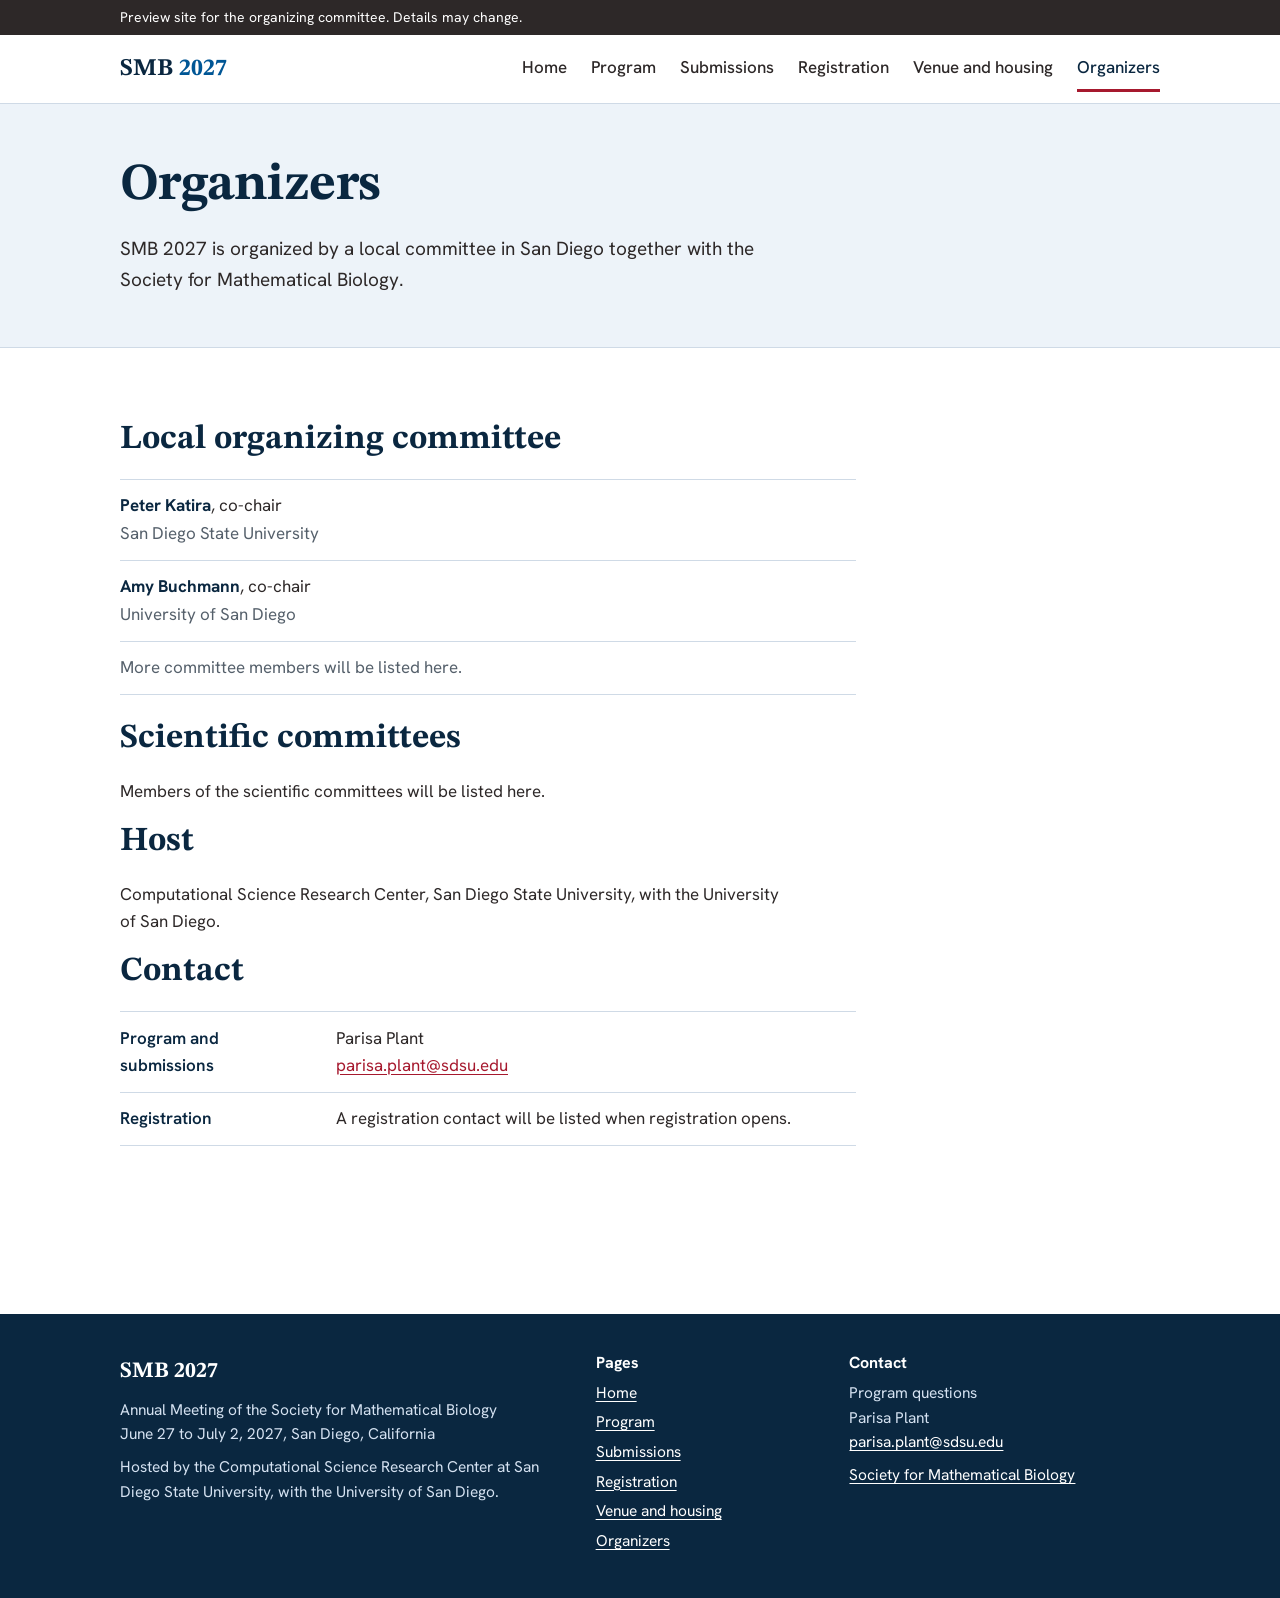
==== organizers.html @ 98a41a36 "Add SMB 2027 conference website Six static pages (home, program, submissions, registration, venue an" ====
<!doctype html>
<html lang="en">
<head>
<meta charset="utf-8">
<meta name="viewport" content="width=device-width, initial-scale=1">
<title>Organizers | SMB 2027</title>
<meta name="description" content="Organizing committee and contact information for the SMB 2027 Annual Meeting.">
<!-- Preview only. Remove the next line at launch so search engines can list the site. -->
<meta name="robots" content="noindex">
<link rel="icon" href="assets/favicon.svg" type="image/svg+xml">
<link rel="preconnect" href="https://fonts.googleapis.com">
<link rel="preconnect" href="https://fonts.gstatic.com" crossorigin>
<link href="https://fonts.googleapis.com/css2?family=Hanken+Grotesk:wght@400;500;600&family=STIX+Two+Text:ital,wght@0,600;0,700;1,500&display=swap" rel="stylesheet">
<link rel="stylesheet" href="assets/style.css">
</head>
<body>
<div id="site-header"></div>
<noscript><p class="wrap"><a href="index.html">Home</a>, <a href="program.html">Program</a>, <a href="submissions.html">Submissions</a>, <a href="registration.html">Registration</a>, <a href="venue.html">Venue and housing</a>, <a href="organizers.html">Organizers</a></p></noscript>
<main id="main">
<div class="page-head"><div class="wrap"><h1>Organizers</h1><p>SMB 2027 is organized by a local committee in San Diego together with the Society for Mathematical Biology.</p></div></div>
<section class="section">
  <div class="wrap">
    <h2>Local organizing committee</h2>
    <ul class="people">
      <li><strong>Peter Katira</strong>, co-chair<br><span>San Diego State University</span></li>
      <li><strong>Amy Buchmann</strong>, co-chair<br><span>University of San Diego</span></li>
      <li><span>More committee members will be listed here.</span></li>
    </ul>

    <h2>Scientific committees</h2>
    <p class="measure">Members of the scientific committees will be listed here.</p>

    <h2>Host</h2>
    <p class="measure">Computational Science Research Center, San Diego State University, with the University of San Diego.</p>

    <h2>Contact</h2>
    <dl class="rows">
      <div><dt>Program and submissions</dt><dd>Parisa Plant<br><a href="mailto:parisa.plant@sdsu.edu">parisa.plant@sdsu.edu</a></dd></div>
      <div><dt>Registration</dt><dd>A registration contact will be listed when registration opens.</dd></div>
    </dl>
  </div>
</section>
</main>
<div id="site-footer"></div>
<script src="assets/site.js"></script>
</body>
</html>
---- assets/style.css ----
/* SMB 2027 site styles.
   Colors: blue from the SMB logo, red and charcoal from the SDSU palette. */

:root {
  --navy: #0a2740;
  --blue: #005695;
  --blue-mid: #216ba5;
  --sky: #a4b7d7;
  --mist: #edf3f9;
  --line: #cfdae6;
  --red: #a6192e;
  --red-bright: #d41736;
  --charcoal: #2d2828;
  --muted: #55606b;
  --teal: #0f6e6b;
  --gold: #a66a12;
  --paper: #ffffff;

  --display: "STIX Two Text", "Iowan Old Style", "Palatino Linotype", Georgia, serif;
  --body: "Hanken Grotesk", "Helvetica Neue", Arial, sans-serif;

  --wrap: 70rem;
  --gutter: clamp(1.25rem, 4vw, 2.5rem);
}

*, *::before, *::after { box-sizing: border-box; }

html { -webkit-text-size-adjust: 100%; }

body {
  margin: 0;
  font-family: var(--body);
  font-size: 1.0625rem;
  line-height: 1.6;
  color: var(--charcoal);
  background: var(--paper);
}

img, canvas, iframe { max-width: 100%; }

a { color: var(--red); text-underline-offset: 0.18em; }
a:hover { color: var(--red-bright); }

:focus-visible {
  outline: 3px solid var(--blue-mid);
  outline-offset: 2px;
}

h1, h2, h3 {
  font-family: var(--display);
  color: var(--navy);
  line-height: 1.15;
  margin: 0 0 0.5em;
  font-weight: 700;
}
h1 { font-size: clamp(2.25rem, 5vw, 3.25rem); letter-spacing: -0.01em; }
h2 { font-size: clamp(1.6rem, 3vw, 2.1rem); }
h3 { font-size: 1.3rem; }

p { margin: 0 0 1em; }
ul, ol { margin: 0 0 1em; padding-left: 1.25em; }
li { margin-bottom: 0.35em; }

.wrap {
  width: 100%;
  max-width: var(--wrap);
  margin-inline: auto;
  padding-inline: var(--gutter);
}

.measure { max-width: 42rem; }

.skip {
  position: absolute;
  left: -999px;
  top: 0;
  background: var(--paper);
  padding: 0.5rem 1rem;
  z-index: 20;
}
.skip:focus { left: 0.5rem; top: 0.5rem; }

/* ---------- Preview strip ---------- */

.preview-strip {
  background: var(--charcoal);
  color: #fff;
  font-size: 0.875rem;
  padding: 0.4rem 0;
}
.preview-strip .wrap { display: flex; gap: 0.5rem; }

/* ---------- Header ---------- */

.site-header {
  border-bottom: 1px solid var(--line);
  background: var(--paper);
}
.site-header .wrap {
  display: flex;
  align-items: center;
  justify-content: space-between;
  gap: 1.5rem;
  min-height: 4.25rem;
}
.brand {
  font-family: var(--display);
  font-weight: 700;
  font-size: 1.5rem;
  color: var(--navy);
  text-decoration: none;
  white-space: nowrap;
}
.brand span { color: var(--blue); }
.brand:hover { color: var(--navy); }

.nav-list {
  display: flex;
  flex-wrap: wrap;
  gap: 0.25rem 1.5rem;
  list-style: none;
  margin: 0;
  padding: 0;
}
.nav-list li { margin: 0; }
.nav-list a {
  display: block;
  padding: 0.5rem 0;
  color: var(--charcoal);
  text-decoration: none;
  font-weight: 500;
  border-bottom: 3px solid transparent;
}
.nav-list a:hover { color: var(--blue); }
.nav-list a[aria-current="page"] {
  color: var(--navy);
  border-bottom-color: var(--red);
}

.nav-toggle {
  display: none;
  font: inherit;
  font-weight: 600;
  background: none;
  border: 1px solid var(--line);
  border-radius: 3px;
  padding: 0.4rem 0.8rem;
  color: var(--navy);
  cursor: pointer;
}

@media (max-width: 56rem) {
  .nav-toggle { display: block; }
  .site-header .wrap { flex-wrap: wrap; padding-block: 0.6rem; }
  .site-nav { flex-basis: 100%; display: none; }
  .site-nav.open { display: block; }
  .nav-list { flex-direction: column; gap: 0; padding-bottom: 0.5rem; }
  .nav-list a { border-bottom: 0; border-left: 3px solid transparent; padding: 0.55rem 0.75rem; }
  .nav-list a[aria-current="page"] { border-left-color: var(--red); }
}

/* ---------- Buttons ---------- */

.btn {
  display: inline-block;
  font: inherit;
  font-weight: 600;
  line-height: 1.2;
  padding: 0.8rem 1.25rem;
  border-radius: 3px;
  border: 2px solid var(--red);
  background: var(--red);
  color: #fff;
  text-decoration: none;
  cursor: pointer;
}
.btn:hover { background: var(--red-bright); border-color: var(--red-bright); color: #fff; }
.btn-outline { background: transparent; color: var(--red); }
.btn-outline:hover { background: var(--red); color: #fff; }
.btn-light { background: transparent; border-color: rgba(255, 255, 255, 0.7); color: #fff; }
.btn-light:hover { background: #fff; border-color: #fff; color: var(--navy); }

/* ---------- Hero ---------- */

.hero {
  position: relative;
  background: var(--navy);
  color: #fff;
  overflow: hidden;
  isolation: isolate;
}
#turing {
  position: absolute;
  inset: 0;
  width: 100%;
  height: 100%;
  max-width: none;
  object-fit: cover;
  z-index: -2;
}
.hero-shade {
  position: absolute;
  inset: 0;
  z-index: -1;
  background: linear-gradient(90deg, rgba(10, 39, 64, 0.96) 0%, rgba(10, 39, 64, 0.88) 38%, rgba(10, 39, 64, 0.25) 72%, rgba(10, 39, 64, 0) 100%);
}
.hero-inner {
  padding-block: clamp(3.5rem, 10vh, 7rem) clamp(2.5rem, 7vh, 4.5rem);
}
.hero-org {
  font-size: 1.125rem;
  font-weight: 500;
  color: #d5e2f1;
  margin: 0 0 0.25rem;
}
.hero h1 {
  color: #fff;
  font-size: clamp(4.25rem, 15vw, 10.5rem);
  line-height: 0.92;
  letter-spacing: -0.03em;
  margin: 0 0 0.3em;
}
.hero-when {
  font-family: var(--display);
  font-size: clamp(1.5rem, 3.4vw, 2.25rem);
  font-weight: 600;
  margin: 0;
}
.hero-where {
  font-size: 1.25rem;
  color: #d5e2f1;
  margin: 0.15rem 0 1.5rem;
}
.hero-tag {
  font-family: var(--display);
  font-style: italic;
  font-size: 1.25rem;
  max-width: 30rem;
  margin: 0 0 2rem;
}
.hero-actions { display: flex; flex-wrap: wrap; gap: 0.75rem; }

.hero-note {
  display: flex;
  flex-wrap: wrap;
  align-items: center;
  justify-content: flex-end;
  gap: 0.75rem;
  padding-bottom: 1rem;
  font-size: 0.8125rem;
  color: #d5e2f1;
}
.hero-note span {
  background: rgba(10, 39, 64, 0.72);
  padding: 0.2rem 0.5rem;
  border-radius: 2px;
}
.hero-note button {
  font: inherit;
  color: #fff;
  background: rgba(10, 39, 64, 0.72);
  border: 1px solid rgba(255, 255, 255, 0.55);
  border-radius: 2px;
  padding: 0.2rem 0.7rem;
  cursor: pointer;
}
.hero-note button:hover { background: #fff; color: var(--navy); }

@media (max-width: 48rem) {
  .hero-shade {
    background: linear-gradient(180deg, rgba(10, 39, 64, 0.94) 0%, rgba(10, 39, 64, 0.82) 60%, rgba(10, 39, 64, 0.45) 100%);
  }
  .hero-note { justify-content: flex-start; }
}

/* ---------- Sections ---------- */

.section { padding-block: clamp(2.5rem, 6vw, 4.5rem); }
.section-tint { background: var(--mist); }
.section > .wrap > h2 { margin-bottom: 1.25rem; }

.page-head {
  background: var(--mist);
  border-bottom: 1px solid var(--line);
  padding-block: clamp(2rem, 5vw, 3.25rem);
}
.page-head h1 { margin-bottom: 0.35em; }
.page-head p { font-size: 1.1875rem; max-width: 42rem; margin: 0; color: var(--charcoal); }

.status {
  display: inline-block;
  font-size: 0.9375rem;
  font-weight: 600;
  padding: 0.15rem 0.6rem;
  border-radius: 2px;
  background: var(--mist);
  color: var(--blue);
  border: 1px solid var(--line);
}
.status-open { background: #e6f2ee; color: var(--teal); border-color: #b9d8cf; }

.notice {
  border-left: 4px solid var(--blue);
  background: var(--mist);
  padding: 0.9rem 1.1rem;
  margin: 0 0 1.5rem;
  max-width: 46rem;
}
.notice p:last-child { margin-bottom: 0; }

/* ---------- Key dates (a real sequence) ---------- */

.dates {
  list-style: none;
  margin: 0;
  padding: 0;
  display: grid;
  grid-template-columns: repeat(5, 1fr);
  border-top: 2px solid var(--navy);
}
.dates li {
  position: relative;
  margin: 0;
  padding: 1.4rem 1.25rem 0 0;
}
.dates li::before {
  content: "";
  position: absolute;
  top: -8px;
  left: 0;
  width: 14px;
  height: 14px;
  border-radius: 50%;
  background: var(--paper);
  border: 2px solid var(--navy);
}
.dates li.is-past::before { background: var(--navy); }
.dates li.is-next::before { background: var(--red); border-color: var(--red); }
.dates time {
  display: block;
  font-family: var(--display);
  font-weight: 700;
  font-size: 1.375rem;
  color: var(--navy);
  line-height: 1.2;
  margin-bottom: 0.3rem;
}
.dates li.is-next time { color: var(--red); }
.dates li.is-past { color: var(--muted); }
.dates li.is-past time { color: var(--muted); }
.dates p { margin: 0; font-size: 1rem; }

@media (max-width: 56rem) {
  .dates {
    grid-template-columns: 1fr;
    border-top: 0;
    border-left: 2px solid var(--navy);
    margin-left: 7px;
  }
  .dates li { padding: 0 0 1.5rem 1.5rem; }
  .dates li::before { top: 0.35rem; left: -8px; }
  .dates li:last-child { padding-bottom: 0; }
}

/* ---------- Two-column blocks ---------- */

.split {
  display: grid;
  grid-template-columns: minmax(0, 5fr) minmax(0, 6fr);
  gap: clamp(2rem, 5vw, 4.5rem);
  align-items: start;
}
@media (max-width: 52rem) { .split { grid-template-columns: 1fr; } }

.ways { list-style: none; margin: 0; padding: 0; border-top: 1px solid var(--line); }
.ways li {
  margin: 0;
  padding: 1.1rem 0;
  border-bottom: 1px solid var(--line);
  display: grid;
  grid-template-columns: 1fr auto;
  gap: 0.25rem 1.5rem;
  align-items: baseline;
}
.ways h3 { margin: 0; font-size: 1.25rem; }
.ways h3 a { color: var(--navy); }
.ways h3 a:hover { color: var(--red); }
.ways p { margin: 0; grid-column: 1; color: var(--muted); }
.ways .status { grid-column: 2; grid-row: 1; }
@media (max-width: 34rem) {
  .ways li { grid-template-columns: 1fr; }
  .ways .status { grid-column: 1; grid-row: auto; justify-self: start; }
}

.facts { list-style: none; padding: 0; margin: 0 0 1.5rem; }
.facts li { padding-left: 1.1rem; position: relative; }
.facts li::before {
  content: "";
  position: absolute;
  left: 0;
  top: 0.62em;
  width: 6px;
  height: 6px;
  border-radius: 50%;
  background: var(--blue);
}

/* ---------- Tables ---------- */

.table-scroll { overflow-x: auto; margin-bottom: 1.25rem; }
table { border-collapse: collapse; width: 100%; max-width: 44rem; }
caption { text-align: left; font-weight: 600; padding-bottom: 0.5rem; color: var(--navy); }
th, td { text-align: left; padding: 0.7rem 1rem 0.7rem 0; border-bottom: 1px solid var(--line); vertical-align: top; }
thead th { border-bottom: 2px solid var(--navy); font-weight: 600; color: var(--navy); }
td.num, th.num { text-align: right; font-variant-numeric: tabular-nums; padding-right: 0; padding-left: 1rem; }
tbody th { font-weight: 500; }

/* ---------- Definition rows ---------- */

.rows { margin: 0 0 1.5rem; border-top: 1px solid var(--line); max-width: 46rem; }
.rows > div {
  display: grid;
  grid-template-columns: 12rem 1fr;
  gap: 0.25rem 1.5rem;
  padding: 0.8rem 0;
  border-bottom: 1px solid var(--line);
}
.rows dt { font-weight: 600; color: var(--navy); }
.rows dd { margin: 0; }
@media (max-width: 34rem) { .rows > div { grid-template-columns: 1fr; } }

/* ---------- Submissions form ---------- */

.form-frame {
  border: 1px solid var(--line);
  border-radius: 4px;
  overflow: hidden;
  background: #fafdff;
}
.form-frame iframe {
  display: block;
  width: 100%;
  min-height: 34rem;
  border: 0;
}
.form-alt { font-size: 0.9375rem; color: var(--muted); margin-top: 0.75rem; }

/* ---------- Program ---------- */

.program-tools {
  display: grid;
  gap: 1rem;
  padding: 1.25rem 0 1.5rem;
  border-bottom: 2px solid var(--navy);
  margin-bottom: 0.5rem;
}
.tool-row { display: flex; flex-wrap: wrap; gap: 0.5rem; align-items: center; }
.tool-label { font-weight: 600; color: var(--navy); margin-right: 0.25rem; min-width: 3.5rem; }

.chip {
  font: inherit;
  font-size: 0.9375rem;
  line-height: 1.2;
  padding: 0.45rem 0.85rem;
  border-radius: 999px;
  border: 1px solid var(--line);
  background: var(--paper);
  color: var(--charcoal);
  cursor: pointer;
}
.chip:hover { border-color: var(--blue); color: var(--blue); }
.chip[aria-pressed="true"] { background: var(--navy); border-color: var(--navy); color: #fff; }

.search {
  font: inherit;
  padding: 0.5rem 0.75rem;
  border: 1px solid var(--line);
  border-radius: 3px;
  min-width: min(100%, 18rem);
  color: var(--charcoal);
}
.mine-toggle { margin-left: auto; }
.mine-toggle[aria-pressed="true"] { background: var(--red); border-color: var(--red); }
@media (max-width: 40rem) { .mine-toggle { margin-left: 0; } }

.day { padding-top: 2rem; }
.day h2 {
  position: sticky;
  top: 0;
  z-index: 2;
  background: var(--paper);
  padding: 0.6rem 0;
  margin: 0;
  border-bottom: 1px solid var(--line);
  font-size: 1.5rem;
}
.slots { list-style: none; margin: 0; padding: 0; }
.slot {
  display: grid;
  grid-template-columns: 11.5rem minmax(0, 1fr) auto;
  gap: 0.25rem 1.25rem;
  align-items: start;
  margin: 0;
  padding: 0.9rem 0 0.9rem 1rem;
  border-bottom: 1px solid var(--line);
  border-left: 4px solid var(--slot-color, var(--line));
}
.slot-time { font-variant-numeric: tabular-nums; font-weight: 600; color: var(--navy); white-space: nowrap; }
.slot h3 { font-family: var(--body); font-size: 1.0625rem; font-weight: 600; margin: 0; color: var(--charcoal); }
.slot-meta { margin: 0.15rem 0 0; font-size: 0.9375rem; color: var(--muted); }
.slot-meta .tag { color: var(--slot-color, var(--muted)); font-weight: 600; }
.slot-note { margin: 0.15rem 0 0; font-size: 0.9375rem; color: var(--muted); }

.slot.type-plenary { --slot-color: var(--red); }
.slot.type-minisymposium { --slot-color: var(--blue); }
.slot.type-contributed { --slot-color: var(--blue-mid); }
.slot.type-poster { --slot-color: var(--teal); }
.slot.type-workshop { --slot-color: #5b5560; }
.slot.type-social { --slot-color: var(--gold); }
.slot.type-general { --slot-color: var(--charcoal); }
.slot.type-break { --slot-color: var(--line); padding-block: 0.5rem; }
.slot.type-break h3 { font-weight: 400; color: var(--muted); }
.slot.type-break .slot-time { font-weight: 400; color: var(--muted); }

.slot details { margin-top: 0.5rem; }
.slot summary { cursor: pointer; color: var(--red); font-weight: 600; font-size: 0.9375rem; }
.talks { list-style: none; margin: 0.5rem 0 0; padding: 0; }
.talks li { padding: 0.5rem 0; border-top: 1px dashed var(--line); margin: 0; font-size: 0.9375rem; }
.talks .talk-title { font-weight: 600; }
.talks .talk-who { color: var(--muted); }
.talks .talk-abs { margin: 0.35rem 0 0; }

.star {
  width: 2.5rem;
  height: 2.5rem;
  display: grid;
  place-items: center;
  background: none;
  border: 1px solid transparent;
  border-radius: 50%;
  color: var(--muted);
  cursor: pointer;
}
.star:hover { border-color: var(--line); color: var(--red); }
.star svg { width: 1.35rem; height: 1.35rem; fill: none; stroke: currentColor; stroke-width: 1.6; stroke-linejoin: round; }
.star[aria-pressed="true"] { color: var(--red); }
.star[aria-pressed="true"] svg { fill: currentColor; }

.empty { padding: 2rem 0; max-width: 34rem; }
.program-foot { font-size: 0.9375rem; color: var(--muted); padding-top: 1.5rem; }

@media (max-width: 40rem) {
  .slot { grid-template-columns: minmax(0, 1fr) auto; }
  .slot-time { grid-column: 1; }
  .slot-body { grid-column: 1; }
  .slot .star { grid-column: 2; grid-row: 1 / span 2; }
}

/* ---------- People ---------- */

.people { list-style: none; margin: 0 0 1.5rem; padding: 0; border-top: 1px solid var(--line); max-width: 46rem; }
.people li { margin: 0; padding: 0.8rem 0; border-bottom: 1px solid var(--line); }
.people strong { color: var(--navy); }
.people span { color: var(--muted); }

/* ---------- Footer ---------- */

.site-footer {
  background: var(--navy);
  color: #d5e2f1;
  padding-block: 2.5rem;
  margin-top: clamp(2.5rem, 6vw, 4.5rem);
  font-size: 0.9688rem;
}
.site-footer .wrap {
  display: grid;
  grid-template-columns: 2fr 1fr 1.4fr;
  gap: 2rem;
}
.site-footer h2 { font-family: var(--body); font-size: 1rem; color: #fff; margin: 0 0 0.5rem; }
.site-footer p { margin: 0 0 0.5rem; }
.site-footer a { color: #fff; }
.site-footer ul { list-style: none; margin: 0; padding: 0; }
.site-footer li { margin-bottom: 0.3rem; }
.foot-name { font-family: var(--display); font-size: 1.375rem; color: #fff; font-weight: 700; }
@media (max-width: 48rem) { .site-footer .wrap { grid-template-columns: 1fr; gap: 1.5rem; } }

@media (prefers-reduced-motion: reduce) {
  * { scroll-behavior: auto !important; transition: none !important; }
}
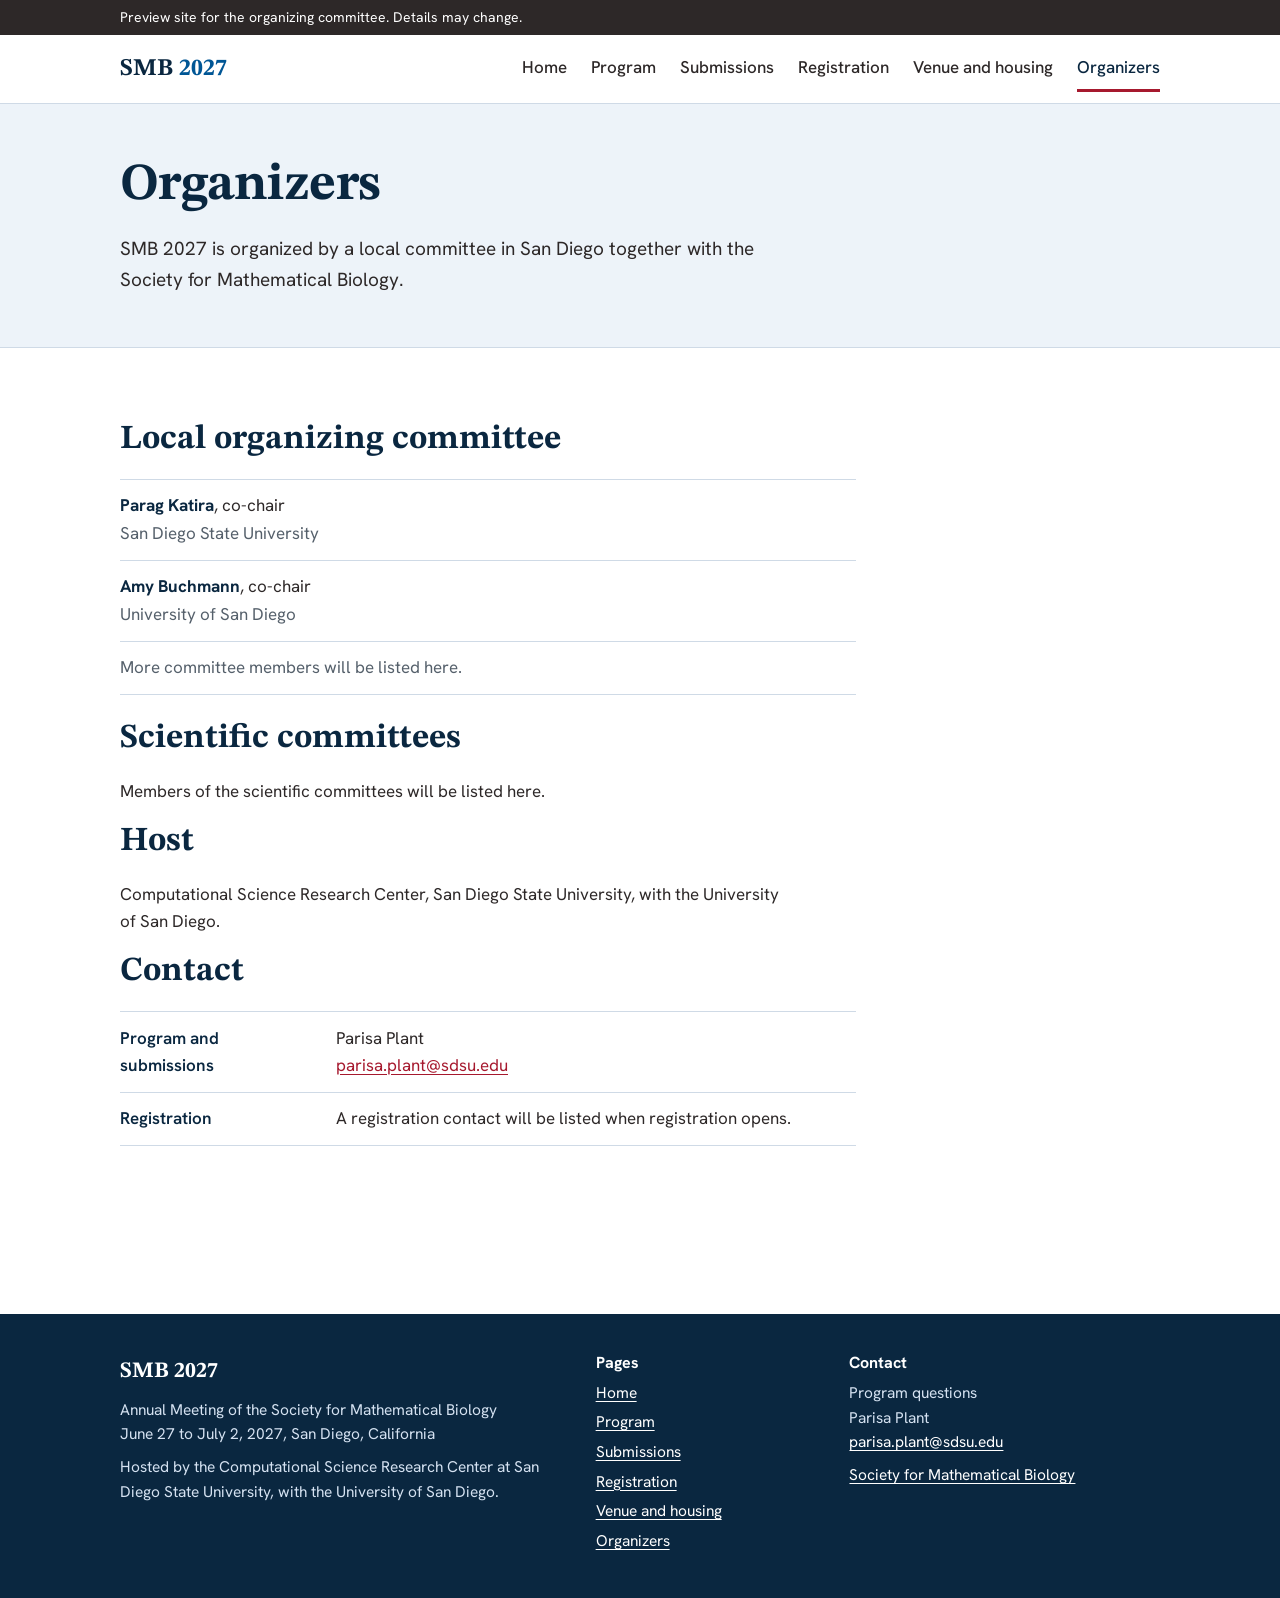
==== commit 18ba0604: "Update co-chair name from Peter to Parag" ====
--- a/organizers.html
+++ b/organizers.html
@@ -22,7 +22,7 @@
   <div class="wrap">
     <h2>Local organizing committee</h2>
     <ul class="people">
-      <li><strong>Peter Katira</strong>, co-chair<br><span>San Diego State University</span></li>
+      <li><strong>Parag Katira</strong>, co-chair<br><span>San Diego State University</span></li>
       <li><strong>Amy Buchmann</strong>, co-chair<br><span>University of San Diego</span></li>
       <li><span>More committee members will be listed here.</span></li>
     </ul>
